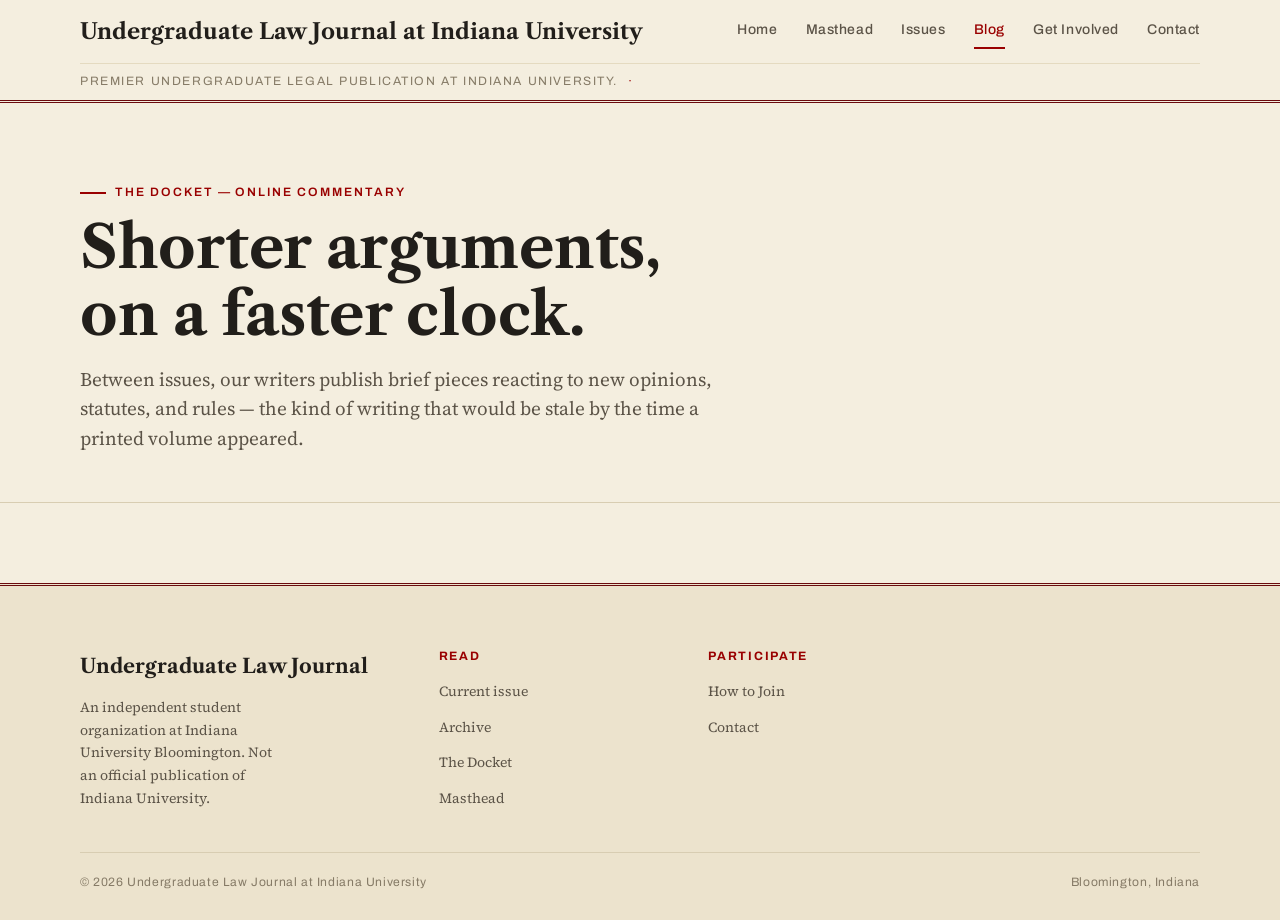
==== blog.html @ 5fb414c0 "Add files via upload" ====
<!DOCTYPE html>
<html lang="en">
<head>
  <meta charset="UTF-8">
  <meta name="viewport" content="width=device-width, initial-scale=1.0">
  <title>The Docket — Undergraduate Law Journal</title>
  <meta name="description" content="The Docket is the online commentary of the Indiana University Undergraduate Law Journal: short, timely pieces on current legal developments by our editors.">
  <link rel="icon" href="data:image/svg+xml,%3Csvg xmlns='http://www.w3.org/2000/svg' viewBox='0 0 32 32'%3E%3Crect width='32' height='32' fill='%23990000'/%3E%3Ctext x='16' y='24' font-size='22' text-anchor='middle' fill='%23F4EEDF' font-family='Georgia,serif'%3E%C2%A7%3C/text%3E%3C/svg%3E">
  <link rel="preconnect" href="https://fonts.googleapis.com">
  <link rel="preconnect" href="https://fonts.gstatic.com" crossorigin>
  <link rel="stylesheet" href="https://fonts.googleapis.com/css2?family=Archivo:wght@500;600;700&family=Libre+Caslon+Text:ital,wght@0,400;0,700;1,400&family=Source+Serif+4:opsz,wght@8..60,400;8..60,600&display=swap">
  <link rel="stylesheet" href="css/styles.css">
</head>
<body>
  <header class="site-header">
    <div class="wrap header-inner">
      <a class="wordmark" href="index.html">
        <span class="wordmark-title">Undergraduate Law Journal at Indiana University</span>
      </a>
      <button class="nav-toggle" aria-expanded="false" aria-controls="site-nav">Menu</button>
      <nav id="site-nav" class="site-nav" aria-label="Primary">
        <a href="index.html">Home</a>
        <a href="masthead.html">Masthead</a>
        <a href="issues.html">Issues</a>
        <a href="blog.html">Blog</a>
        <a href="get-involved.html">Get Involved</a>
        <a href="contact.html">Contact</a>
      </nav>
    </div>
    <div class="wrap volume-line">
      <span>Premier undergraduate legal publication at Indiana University.</span>
      <span aria-hidden="true">&middot;</span>
  
    </div>
  </header>

  <main>
  <div class="page-head">
      <div class="wrap">
        <p class="eyebrow">The Docket &mdash; online commentary</p>
        <h1>Shorter arguments, on a faster clock.</h1>
        <p class="lede">Between issues, our writers publish brief pieces reacting to new opinions, statutes, and rules &mdash; the kind of writing that would be stale by the time a printed volume appeared.</p>
      </div>
    </div>
    <!--
    <section class="section">
      <div class="wrap">
        <article class="post post--feature">
          <p class="tag">Featured &middot; Constitutional Law</p>
          <h2><a href="#">The Major Questions Doctrine Is Doing Two Jobs at Once</a></h2>
          <p>Courts invoke it as a clear-statement rule and as a substantive limit on delegation in the same breath. Pulling those apart changes which agency actions actually survive &mdash; and which arguments litigants should be making.</p>
          <p class="byline">Priya Raghunathan, Editor-in-Chief &middot; December 3, 2025 &middot; 9 min read</p>
        </article>

        <div class="post-grid" style="margin-top:3rem">
          <article class="post">
            <p class="tag">Criminal Procedure</p>
            <h3><a href="#">What <em>Rahimi</em> Left Unanswered About Historical Analogues</a></h3>
            <p>The Court told lower courts to reason from tradition. It did not say how close the analogy has to be, and the circuits are already splitting.</p>
            <p class="byline">Sofia Alvarez &middot; November 12, 2025</p>
          </article>
          <article class="post">
            <p class="tag">Technology &amp; Law</p>
            <h3><a href="#">Indiana's Data-Broker Registry, One Year On</a></h3>
            <p>Enforcement has been quiet. We read every registration filing to see whether the statute is doing anything at all.</p>
            <p class="byline">Devin Park &middot; October 28, 2025</p>
          </article>
          <article class="post">
            <p class="tag">Courts</p>
            <h3><a href="#">Cameras in the Seventh Circuit: A Modest Proposal</a></h3>
            <p>Oral argument audio is already public. The step to video is smaller than the court's reluctance suggests.</p>
            <p class="byline">Grace Whitfield &middot; October 9, 2025</p>
          </article>
          <article class="post">
            <p class="tag">Federal Courts</p>
            <h3><a href="#">Universal Injunctions and the Limits of a Single District Judge</a></h3>
            <p>The remedy keeps coming back. A look at why nationwide relief is so hard for the Court to give up.</p>
            <p class="byline">Elliot Nakamura &middot; September 22, 2025</p>
          </article>
          <article class="post">
            <p class="tag">Property</p>
            <h3><a href="#">Regulatory Takings After the Latest Round of Exactions Cases</a></h3>
            <p>The nexus-and-proportionality test now reaches legislative conditions. Indiana's zoning boards should take notice.</p>
            <p class="byline">Hannah Ostrowski &middot; September 8, 2025</p>
          </article>
          <article class="post">
            <p class="tag">Legal Education</p>
            <h3><a href="#">Why Undergraduates Should Learn Citation Before Law School</a></h3>
            <p>A staff editor makes the case that the discipline of the citation system teaches research, not just formatting.</p>
            <p class="byline">Olivia Brandt &middot; August 30, 2025</p>
          </article>
        </div>

        <p class="meta" style="margin-top:2.5rem">Want to pitch a piece? Editors and staff can propose commentary to the Executive Online Editor at any time. See <a href="get-involved.html">Get Involved</a>.</p>
      </div>
    </section>
  </main>

  <section class="callout">
    <div class="wrap">
      <div>
        <p class="eyebrow">Write for The Docket</p>
        <h2>Staff editors publish their first piece within their first semester.</h2>
      </div>
      <a class="btn" href="get-involved.html">Join the Journal</a>
    </div>
  </section> -->

  <footer class="site-footer">
    <div class="wrap">
      <div class="footer-grid">
        <div class="footer-brand">
          <span class="wordmark-title">Undergraduate Law Journal</span>
          <p>An independent student organization at Indiana University Bloomington. Not an official publication of Indiana University.</p>
        </div>
        <div>
          <h4>Read</h4>
          <ul>
            <li><a href="issues.html">Current issue</a></li>
            <li><a href="issues.html">Archive</a></li>
            <li><a href="blog.html">The Docket</a></li>
            <li><a href="masthead.html">Masthead</a></li>
          </ul>
        </div>
        <div>
          <h4>Participate</h4>
          <ul>
            <li><a href="get-involved.html">How to Join</a></li>
            <li><a href="contact.html">Contact</a></li>
          </ul>
        </div>
        <div>
          
        </div>
      </div>
      <div class="footer-base">
        <span>&copy; 2026 Undergraduate Law Journal at Indiana University</span>
        <span>Bloomington, Indiana</span>
      </div>
    </div>
  </footer>

  <script src="js/site.js"></script>
</body>
</html>
---- css/styles.css ----
/* =============================================================
   Indiana University Undergraduate Law Journal
   Shared stylesheet
   Set in Libre Caslon Text, Source Serif 4 and Archivo
   ============================================================= */

/* ---------- Reset ---------- */
*, *::before, *::after { box-sizing: border-box; }
* { margin: 0; }
html { -webkit-text-size-adjust: 100%; }
img, svg { display: block; max-width: 100%; }
input, button, textarea, select { font: inherit; color: inherit; }
button { cursor: pointer; }
[hidden] { display: none !important; }

/* ---------- Tokens: light ---------- */
:root {
  --ground:        #F4EEDF;
  --surface:       #FBF7EC;
  --surface-sunk:  #ECE3CD;
  --ink:           #211E1A;
  --ink-soft:      #5B5347;
  --ink-faint:     #857A66;
  --rule:          #D8CDB2;
  --rule-soft:     #E4DAC0;

  --crimson:       #990000;
  --crimson-deep:  #6A0B0E;
  --crimson-bright:#B01B1B;
  --on-crimson:    #F7F1E3;

  --btn-bg:        #990000;
  --band:          #990000;
  --band-ink:      #F7F1E3;

  --link:          #8A0A0A;
  --focus:         #6A0B0E;

  --shadow: 0 1px 2px rgba(33, 30, 26, .06), 0 8px 24px -12px rgba(33, 30, 26, .18);

  --measure: 63ch;
  --wrap: 70rem;

  --f-xs:  .76rem;
  --f-sm:  .875rem;
  --f-base: 1.0625rem;
  --f-md:  1.2rem;
  --f-lg:  clamp(1.35rem, 1.12rem + 1.0vw, 1.9rem);
  --f-xl:  clamp(1.85rem, 1.42rem + 1.9vw, 2.65rem);
  --f-2xl: clamp(2.4rem, 1.7rem + 3.1vw, 3.7rem);

  --serif-display: "Libre Caslon Text", "Hoefler Text", Georgia, "Times New Roman", serif;
  --serif-body: "Source Serif 4", "Iowan Old Style", Georgia, serif;
  --sans-util: "Archivo", "Helvetica Neue", Arial, sans-serif;

  color-scheme: light;
}

/* ---------- Tokens: dark ---------- */
@media (prefers-color-scheme: dark) {
  :root:not([data-theme="light"]) {
    --ground:        #1A1611;
    --surface:       #241F18;
    --surface-sunk:  #2E2820;
    --ink:           #ECE4D2;
    --ink-soft:      #B6AB90;
    --ink-faint:     #8D826C;
    --rule:          #3C352B;
    --rule-soft:     #342D25;

    --crimson:       #E35D4C;
    --crimson-deep:  #8F1C12;
    --crimson-bright:#EF7A68;
    --on-crimson:    #F7F1E3;

    --btn-bg:        #A62318;
    --band:          #7E1509;
    --band-ink:      #F4E9D8;

    --link:          #EC8474;
    --focus:         #E35D4C;

    --shadow: 0 1px 2px rgba(0, 0, 0, .4), 0 10px 30px -14px rgba(0, 0, 0, .6);
    color-scheme: dark;
  }
}
:root[data-theme="dark"] {
  --ground:        #1A1611;
  --surface:       #241F18;
  --surface-sunk:  #2E2820;
  --ink:           #ECE4D2;
  --ink-soft:      #B6AB90;
  --ink-faint:     #8D826C;
  --rule:          #3C352B;
  --rule-soft:     #342D25;

  --crimson:       #E35D4C;
  --crimson-deep:  #8F1C12;
  --crimson-bright:#EF7A68;
  --on-crimson:    #F7F1E3;

  --btn-bg:        #A62318;
  --band:          #7E1509;
  --band-ink:      #F4E9D8;

  --link:          #EC8474;
  --focus:         #E35D4C;

  --shadow: 0 1px 2px rgba(0, 0, 0, .4), 0 10px 30px -14px rgba(0, 0, 0, .6);
  color-scheme: dark;
}

/* ---------- Base ---------- */
body {
  background: var(--ground);
  color: var(--ink);
  font-family: var(--serif-body);
  font-size: var(--f-base);
  line-height: 1.62;
  font-optical-sizing: auto;
  -webkit-font-smoothing: antialiased;
  text-rendering: optimizeLegibility;
}

h1, h2, h3, h4 {
  font-family: var(--serif-display);
  font-weight: 700;
  line-height: 1.14;
  text-wrap: balance;
  letter-spacing: -0.005em;
}
h1 { font-size: var(--f-2xl); }
h2 { font-size: var(--f-xl); }
h3 { font-size: var(--f-lg); }
h4 { font-size: var(--f-md); }

p { text-wrap: pretty; }

a { color: var(--link); text-underline-offset: 0.14em; text-decoration-thickness: from-font; }
a:hover { color: var(--crimson-bright); }

:focus-visible {
  outline: 2px solid var(--focus);
  outline-offset: 3px;
  border-radius: 1px;
}

::selection { background: var(--crimson); color: var(--on-crimson); }

/* ---------- Layout helpers ---------- */
.wrap {
  width: min(100% - 2.75rem, var(--wrap));
  margin-inline: auto;
}
.wrap--reading { max-width: 44rem; }

.section { padding-block: clamp(3rem, 7vw, 5.75rem); }
.section--tight { padding-block: clamp(2.25rem, 4.5vw, 3.25rem); }
.section--sunk { background: var(--surface-sunk); }
.section + .section { border-top: 1px solid var(--rule-soft); }

.stack > * + * { margin-top: 1.1rem; }
.stack-lg > * + * { margin-top: 2.75rem; }

.prose { max-width: var(--measure); }
.prose > * + * { margin-top: 1.05em; }
.prose > * + h2 { margin-top: 2.1em; }
.prose > * + h3 { margin-top: 1.7em; }
.prose h2 { font-size: var(--f-lg); }
.prose h3 { font-size: var(--f-md); }
.prose a { color: var(--link); text-decoration: underline; }

/* ---------- Utility text ---------- */
.eyebrow {
  font-family: var(--sans-util);
  font-weight: 600;
  font-size: var(--f-xs);
  letter-spacing: 0.16em;
  text-transform: uppercase;
  color: var(--crimson);
  display: inline-flex;
  align-items: center;
  gap: 0.6rem;
}
.eyebrow::before {
  content: "";
  width: 1.6rem;
  height: 0;
  border-top: 2px solid currentColor;
}
.lede {
  font-size: var(--f-md);
  line-height: 1.55;
  color: var(--ink-soft);
  max-width: 40rem;
}
.meta {
  font-family: var(--sans-util);
  font-size: var(--f-xs);
  letter-spacing: 0.09em;
  text-transform: uppercase;
  color: var(--ink-faint);
}

/* ---------- Header ---------- */
.site-header {
  position: sticky;
  top: 0;
  z-index: 50;
  background: var(--ground);
  border-bottom: 3px double var(--crimson-deep);
}
.header-inner {
  display: flex;
  align-items: center;
  justify-content: space-between;
  gap: 1.5rem;
  padding-block: 0.85rem;
}
.wordmark {
  display: grid;
  gap: 0.1rem;
  text-decoration: none;
  color: var(--ink);
  line-height: 1.05;
}
.wordmark:hover { color: var(--ink); }
.wordmark-iu {
  font-family: var(--sans-util);
  font-weight: 600;
  font-size: var(--f-xs);
  letter-spacing: 0.22em;
  text-transform: uppercase;
  color: var(--crimson);
}
.wordmark-title {
  font-family: var(--serif-display);
  font-weight: 700;
  font-size: clamp(1.05rem, 0.9rem + 0.6vw, 1.4rem);
}

.site-nav {
  display: flex;
  gap: clamp(0.9rem, 2.2vw, 1.9rem);
  font-family: var(--sans-util);
  font-size: var(--f-sm);
  font-weight: 500;
  letter-spacing: 0.04em;
}
.site-nav a {
  color: var(--ink-soft);
  text-decoration: none;
  padding-block: 0.35rem;
  border-bottom: 2px solid transparent;
}
.site-nav a:hover { color: var(--ink); }
.site-nav a[aria-current="page"] {
  color: var(--crimson);
  border-bottom-color: var(--crimson);
}

.nav-toggle {
  display: none;
  font-family: var(--sans-util);
  font-size: var(--f-xs);
  letter-spacing: 0.14em;
  text-transform: uppercase;
  background: transparent;
  border: 1px solid var(--rule);
  color: var(--ink);
  padding: 0.5rem 0.8rem;
  border-radius: 2px;
}

.volume-line {
  display: flex;
  flex-wrap: wrap;
  gap: 0.65rem;
  padding-block: 0.5rem;
  border-top: 1px solid var(--rule-soft);
  font-family: var(--sans-util);
  font-size: var(--f-xs);
  letter-spacing: 0.13em;
  text-transform: uppercase;
  color: var(--ink-faint);
}
.volume-line span[aria-hidden] { color: var(--crimson); }

/* ---------- Buttons ---------- */
.btn {
  display: inline-flex;
  align-items: center;
  gap: 0.5rem;
  font-family: var(--sans-util);
  font-weight: 600;
  font-size: var(--f-sm);
  letter-spacing: 0.04em;
  text-decoration: none;
  padding: 0.7rem 1.25rem;
  border: 1px solid var(--crimson);
  border-radius: 2px;
  transition: background-color .15s ease, color .15s ease, border-color .15s ease;
}
.btn--primary { background: var(--btn-bg); border-color: var(--btn-bg); color: var(--on-crimson); }
.btn--primary:hover { background: var(--crimson-deep); border-color: var(--crimson-deep); color: var(--on-crimson); }
.btn--ghost { background: transparent; color: var(--crimson); }
.btn--ghost:hover { background: var(--btn-bg); border-color: var(--btn-bg); color: var(--on-crimson); }
.btn-row { display: flex; flex-wrap: wrap; gap: 0.85rem; }

/* ---------- Page header ---------- */
.page-head {
  padding-block: clamp(2.75rem, 6vw, 4.5rem) clamp(2rem, 4vw, 3rem);
  border-bottom: 1px solid var(--rule);
}
.page-head h1 { margin-top: 0.7rem; max-width: 20ch; }
.page-head .lede { margin-top: 1rem; }

/* ---------- Hero ---------- */
.hero { padding-block: clamp(3.25rem, 8vw, 6.5rem) clamp(3rem, 6vw, 5rem); }
.hero h1 { margin-top: 1rem; max-width: 16ch; }
.hero .lede { margin-top: 1.4rem; }
.hero .btn-row { margin-top: 2rem; }
.hero-note {
  margin-top: 1.4rem;
  font-family: var(--sans-util);
  font-size: var(--f-xs);
  letter-spacing: 0.08em;
  text-transform: uppercase;
  color: var(--ink-faint);
}

/* ---------- Feature: current issue ---------- */
.issue-feature {
  display: grid;
  grid-template-columns: minmax(0, 1fr) minmax(0, 1.35fr);
  gap: clamp(1.75rem, 5vw, 4rem);
  align-items: start;
}
.issue-plate {
  border: 1px solid var(--rule);
  background: var(--surface);
  box-shadow: var(--shadow);
  padding: clamp(1.5rem, 3vw, 2.25rem);
}
.issue-plate .kicker {
  font-family: var(--sans-util);
  font-size: var(--f-xs);
  letter-spacing: 0.16em;
  text-transform: uppercase;
  color: var(--crimson);
}
.issue-plate .vol {
  font-family: var(--serif-display);
  font-size: var(--f-xl);
  font-weight: 700;
  margin-top: 0.5rem;
}
.issue-plate .issue-meta {
  margin-top: 0.4rem;
  color: var(--ink-soft);
  font-style: italic;
}
.issue-plate .citation {
  margin-top: 1.25rem;
  padding-top: 1rem;
  border-top: 1px solid var(--rule);
  font-family: var(--sans-util);
  font-size: var(--f-xs);
  letter-spacing: 0.06em;
  color: var(--ink-faint);
}

/* ---------- Article list (hanging indent) ---------- */
.toc { list-style: none; padding: 0; }
.toc li { padding-block: 1rem; border-top: 1px solid var(--rule-soft); }
.toc li:first-child { border-top: 0; padding-top: 0; }
.toc .art-kind {
  font-family: var(--sans-util);
  font-size: var(--f-xs);
  letter-spacing: 0.14em;
  text-transform: uppercase;
  color: var(--crimson);
}
.toc .art-title {
  font-family: var(--serif-display);
  font-size: var(--f-md);
  font-weight: 700;
  margin-top: 0.25rem;
  line-height: 1.2;
}
.toc .art-title a { color: var(--ink); text-decoration: none; }
.toc .art-title a:hover { color: var(--crimson); }
.toc .art-author { color: var(--ink-soft); font-style: italic; margin-top: 0.2rem; }
.toc .art-pages {
  font-family: var(--sans-util);
  font-size: var(--f-xs);
  letter-spacing: 0.05em;
  color: var(--ink-faint);
  margin-top: 0.3rem;
}

/* ---------- Trio / columns ---------- */
.col-3 {
  display: grid;
  grid-template-columns: repeat(auto-fit, minmax(15rem, 1fr));
  gap: clamp(1.5rem, 4vw, 2.75rem);
}
.col-3 h3 {
  font-size: var(--f-md);
  padding-bottom: 0.6rem;
  border-bottom: 2px solid var(--crimson);
  display: inline-block;
}
.col-3 p { margin-top: 0.75rem; color: var(--ink-soft); }

/* ---------- Blog posts ---------- */
.post-grid {
  display: grid;
  grid-template-columns: repeat(auto-fill, minmax(17rem, 1fr));
  gap: clamp(1.5rem, 3.5vw, 2.5rem);
}
.post {
  display: flex;
  flex-direction: column;
  gap: 0.55rem;
  padding-top: 1.1rem;
  border-top: 3px double var(--rule);
}
.post .tag {
  font-family: var(--sans-util);
  font-size: var(--f-xs);
  letter-spacing: 0.13em;
  text-transform: uppercase;
  color: var(--crimson);
}
.post h3 { font-size: var(--f-md); }
.post h3 a { color: var(--ink); text-decoration: none; }
.post h3 a:hover { color: var(--crimson); }
.post p { color: var(--ink-soft); font-size: var(--f-sm); }
.post .byline {
  margin-top: auto;
  font-family: var(--sans-util);
  font-size: var(--f-xs);
  letter-spacing: 0.06em;
  color: var(--ink-faint);
}

.post--feature {
  border-top: 0;
  background: var(--surface);
  border: 1px solid var(--rule);
  box-shadow: var(--shadow);
  padding: clamp(1.5rem, 4vw, 2.75rem);
}
.post--feature h2 { font-size: var(--f-xl); margin-top: 0.4rem; }
.post--feature h2 a { color: var(--ink); text-decoration: none; }
.post--feature h2 a:hover { color: var(--crimson); }
.post--feature p { font-size: var(--f-base); color: var(--ink-soft); max-width: 48ch; }

/* ---------- Roster (masthead) ---------- */
.roster-group + .roster-group { margin-top: clamp(2.25rem, 5vw, 3.5rem); }
.roster-group > h2 {
  font-size: var(--f-lg);
  padding-bottom: 0.55rem;
  border-bottom: 3px double var(--crimson-deep);
}
.roster-lead { color: var(--ink-soft); margin-top: 0.75rem; max-width: var(--measure); }

.roster {
  list-style: none;
  padding: 0;
  margin-top: 1.5rem;
  display: grid;
  grid-template-columns: repeat(auto-fill, minmax(16rem, 1fr));
  gap: 1.1rem 2.5rem;
}
.roster li { padding-block: 0.35rem; border-top: 1px solid var(--rule-soft); }
.roster .r-role {
  font-family: var(--sans-util);
  font-size: var(--f-xs);
  letter-spacing: 0.12em;
  text-transform: uppercase;
  color: var(--crimson);
}
.roster .r-name {
  font-family: var(--serif-display);
  font-size: var(--f-base);
  font-weight: 700;
  margin-top: 0.15rem;
}
.roster .r-note { color: var(--ink-faint); font-size: var(--f-sm); font-style: italic; }

.name-columns {
  columns: 3 12rem;
  column-gap: 2.5rem;
  margin-top: 1.25rem;
  padding: 0;
  list-style: none;
}
.name-columns li {
  padding-block: 0.3rem;
  break-inside: avoid;
  border-top: 1px solid var(--rule-soft);
}
.name-columns li:first-child { border-top: 0; }

.emeriti {
  list-style: none;
  padding: 0;
  margin-top: 1.25rem;
  display: grid;
  gap: 0.4rem;
}
.emeriti li {
  display: grid;
  grid-template-columns: 5.5rem 1fr;
  gap: 1rem;
  padding-block: 0.5rem;
  border-top: 1px solid var(--rule-soft);
}
.emeriti .yr {
  font-family: var(--sans-util);
  font-size: var(--f-sm);
  color: var(--crimson);
  font-variant-numeric: tabular-nums;
}

/* ---------- Archive (issues) ---------- */
.archive-vol + .archive-vol { margin-top: clamp(2.5rem, 5vw, 3.75rem); }
.archive-vol > header {
  display: flex;
  flex-wrap: wrap;
  align-items: baseline;
  justify-content: space-between;
  gap: 0.75rem;
  padding-bottom: 0.6rem;
  border-bottom: 3px double var(--crimson-deep);
}
.archive-vol > header h2 { font-size: var(--f-lg); }
.archive-vol > header .vol-date { color: var(--ink-faint); font-style: italic; }

/* ---------- Callout band ---------- */
.callout {
  background: var(--band);
  color: var(--band-ink);
}
.callout .wrap {
  display: flex;
  flex-wrap: wrap;
  align-items: center;
  justify-content: space-between;
  gap: 1.5rem 2rem;
  padding-block: clamp(2rem, 4vw, 2.75rem);
}
.callout .eyebrow { color: var(--band-ink); opacity: 0.82; }
.callout h2 { font-size: var(--f-lg); margin-top: 0.4rem; max-width: 22ch; }
.callout .btn {
  background: var(--band-ink);
  color: var(--band);
  border-color: var(--band-ink);
}
.callout .btn:hover { background: transparent; color: var(--band-ink); }

.cite-note {
  border-left: 3px solid var(--crimson);
  background: var(--surface);
  padding: 1.25rem 1.5rem;
  max-width: var(--measure);
}
.cite-note .meta { display: block; margin-bottom: 0.4rem; }
.cite-note code {
  font-family: var(--sans-util);
  background: var(--surface-sunk);
  padding: 0.1rem 0.35rem;
  font-size: 0.92em;
}

/* ---------- Timeline (recruitment) ---------- */
.timeline { list-style: none; padding: 0; counter-reset: step; }
.timeline li {
  display: grid;
  grid-template-columns: 3rem 1fr;
  gap: 1.25rem;
  padding-block: 1.25rem;
  border-top: 1px solid var(--rule);
}
.timeline li::before {
  counter-increment: step;
  content: counter(step, decimal-leading-zero);
  font-family: var(--sans-util);
  font-weight: 700;
  font-size: var(--f-sm);
  color: var(--crimson);
  padding-top: 0.15rem;
  font-variant-numeric: tabular-nums;
}
.timeline h3 { font-size: var(--f-md); }
.timeline .when {
  font-family: var(--sans-util);
  font-size: var(--f-xs);
  letter-spacing: 0.1em;
  text-transform: uppercase;
  color: var(--ink-faint);
  margin-top: 0.2rem;
}
.timeline p { margin-top: 0.5rem; color: var(--ink-soft); }

/* ---------- Definition rows ---------- */
.spec-list {
  margin-top: 1.5rem;
  border-top: 1px solid var(--rule);
}
.spec-list div {
  display: grid;
  grid-template-columns: minmax(9rem, 14rem) 1fr;
  gap: 0.5rem 1.75rem;
  padding-block: 0.9rem;
  border-bottom: 1px solid var(--rule-soft);
}
.spec-list dt {
  font-family: var(--sans-util);
  font-size: var(--f-xs);
  letter-spacing: 0.11em;
  text-transform: uppercase;
  color: var(--crimson);
  padding-top: 0.15rem;
}
.spec-list dd { margin: 0; color: var(--ink-soft); }

/* ---------- FAQ ---------- */
.faq { max-width: var(--measure); border-top: 1px solid var(--rule); }
.faq details { border-bottom: 1px solid var(--rule-soft); }
.faq summary {
  list-style: none;
  cursor: pointer;
  padding-block: 1rem;
  font-family: var(--serif-display);
  font-weight: 700;
  font-size: var(--f-md);
  display: flex;
  justify-content: space-between;
  gap: 1rem;
}
.faq summary::-webkit-details-marker { display: none; }
.faq summary::after {
  content: "+";
  font-family: var(--sans-util);
  color: var(--crimson);
  font-weight: 700;
}
.faq details[open] summary::after { content: "\2013"; }
.faq details > p { padding-bottom: 1.1rem; color: var(--ink-soft); max-width: 58ch; }

/* ---------- Contact ---------- */
.contact-grid {
  display: grid;
  grid-template-columns: repeat(auto-fit, minmax(15rem, 1fr));
  gap: clamp(1.5rem, 4vw, 2.5rem);
}
.contact-card h3 {
  font-size: var(--f-md);
  padding-bottom: 0.5rem;
  border-bottom: 2px solid var(--crimson);
  display: inline-block;
}
.contact-card p { margin-top: 0.7rem; color: var(--ink-soft); }
.contact-card a { color: var(--link); }

.form {
  display: grid;
  gap: 1.1rem;
  max-width: 38rem;
  margin-top: 1.75rem;
}
.field { display: grid; gap: 0.4rem; }
.field label {
  font-family: var(--sans-util);
  font-size: var(--f-xs);
  letter-spacing: 0.11em;
  text-transform: uppercase;
  color: var(--crimson);
}
.field input,
.field select,
.field textarea {
  background: var(--surface);
  border: 1px solid var(--rule);
  border-radius: 2px;
  padding: 0.65rem 0.75rem;
  font-family: var(--serif-body);
}
.field input:focus-visible,
.field select:focus-visible,
.field textarea:focus-visible {
  outline: 2px solid var(--focus);
  outline-offset: 1px;
  border-color: var(--crimson);
}
.field textarea { min-height: 8rem; resize: vertical; }
.form-note {
  font-size: var(--f-sm);
  color: var(--ink-faint);
  font-style: italic;
}

/* ---------- Footer ---------- */
.site-footer {
  background: var(--surface-sunk);
  border-top: 3px double var(--crimson-deep);
  padding-block: clamp(2.75rem, 6vw, 4rem) 1.75rem;
  margin-top: clamp(3rem, 7vw, 5rem);
}
.footer-grid {
  display: grid;
  grid-template-columns: 1.4fr repeat(3, 1fr);
  gap: clamp(1.5rem, 4vw, 3rem);
}
.footer-grid h4 {
  font-family: var(--sans-util);
  font-size: var(--f-xs);
  letter-spacing: 0.14em;
  text-transform: uppercase;
  color: var(--crimson);
  font-weight: 700;
}
.footer-grid ul { list-style: none; padding: 0; margin-top: 0.85rem; display: grid; gap: 0.5rem; }
.footer-grid a { color: var(--ink-soft); text-decoration: none; font-size: var(--f-sm); }
.footer-grid a:hover { color: var(--crimson); }
.footer-grid p { margin-top: 0.85rem; color: var(--ink-soft); font-size: var(--f-sm); max-width: 30ch; }
.footer-brand .wordmark-title { font-size: 1.25rem; }
.colophon {
  margin-top: 0.85rem;
  font-family: var(--sans-util);
  font-size: var(--f-xs);
  letter-spacing: 0.05em;
  color: var(--ink-faint);
  line-height: 1.7;
}
.footer-base {
  margin-top: 2.5rem;
  padding-top: 1.25rem;
  border-top: 1px solid var(--rule);
  display: flex;
  flex-wrap: wrap;
  gap: 0.5rem 1.5rem;
  justify-content: space-between;
  font-family: var(--sans-util);
  font-size: var(--f-xs);
  letter-spacing: 0.05em;
  color: var(--ink-faint);
}

/* ---------- Responsive ---------- */
@media (max-width: 860px) {
  .nav-toggle { display: block; }
  .site-nav {
    display: none;
    width: 100%;
    flex-direction: column;
    gap: 0;
    padding-bottom: 0.5rem;
  }
  .site-nav.is-open { display: flex; }
  .site-nav a {
    padding-block: 0.7rem;
    border-bottom: 1px solid var(--rule-soft);
  }
  .site-nav a[aria-current="page"] { border-bottom-color: var(--crimson); }
  .header-inner { flex-wrap: wrap; }
  .issue-feature { grid-template-columns: 1fr; }
  .footer-grid { grid-template-columns: 1fr 1fr; }
}
@media (max-width: 560px) {
  .footer-grid { grid-template-columns: 1fr; }
  .emeriti li { grid-template-columns: 4.5rem 1fr; }
  .spec-list div { grid-template-columns: 1fr; }
}

/* ---------- Motion ---------- */
@media (prefers-reduced-motion: reduce) {
  * { animation-duration: 0.001ms !important; transition-duration: 0.001ms !important; }
}
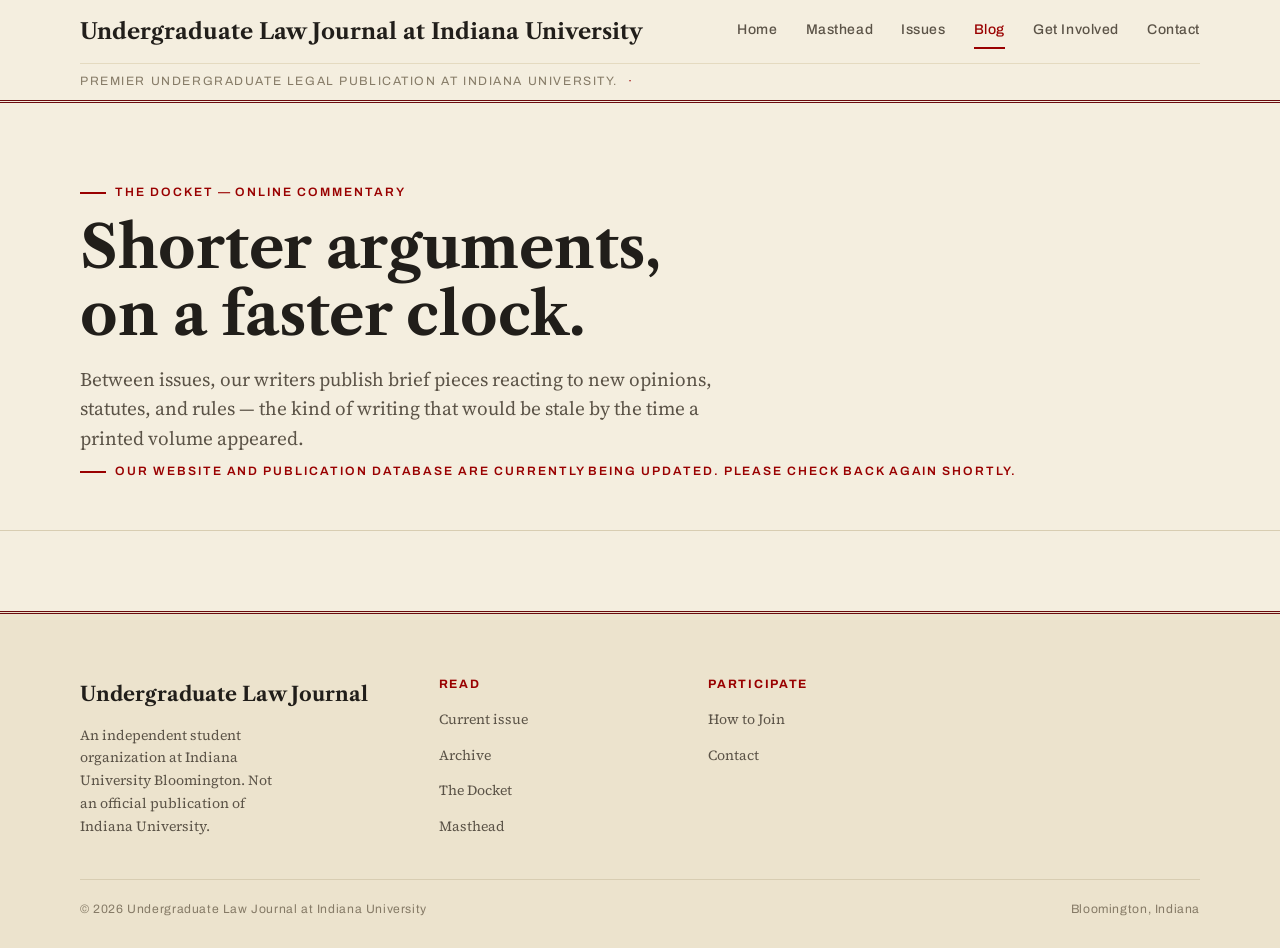
==== commit 608f1b71: "Add update notice to blog.html" ====
--- a/blog.html
+++ b/blog.html
@@ -40,6 +40,8 @@
         <p class="eyebrow">The Docket &mdash; online commentary</p>
         <h1>Shorter arguments, on a faster clock.</h1>
         <p class="lede">Between issues, our writers publish brief pieces reacting to new opinions, statutes, and rules &mdash; the kind of writing that would be stale by the time a printed volume appeared.</p>
+        <p class="eyebrow">Our website and publication database are currently being updated. Please check back again shortly.</p>
+
       </div>
     </div>
     <!--
@@ -142,4 +144,4 @@
 
   <script src="js/site.js"></script>
 </body>
-</html>+</html>
